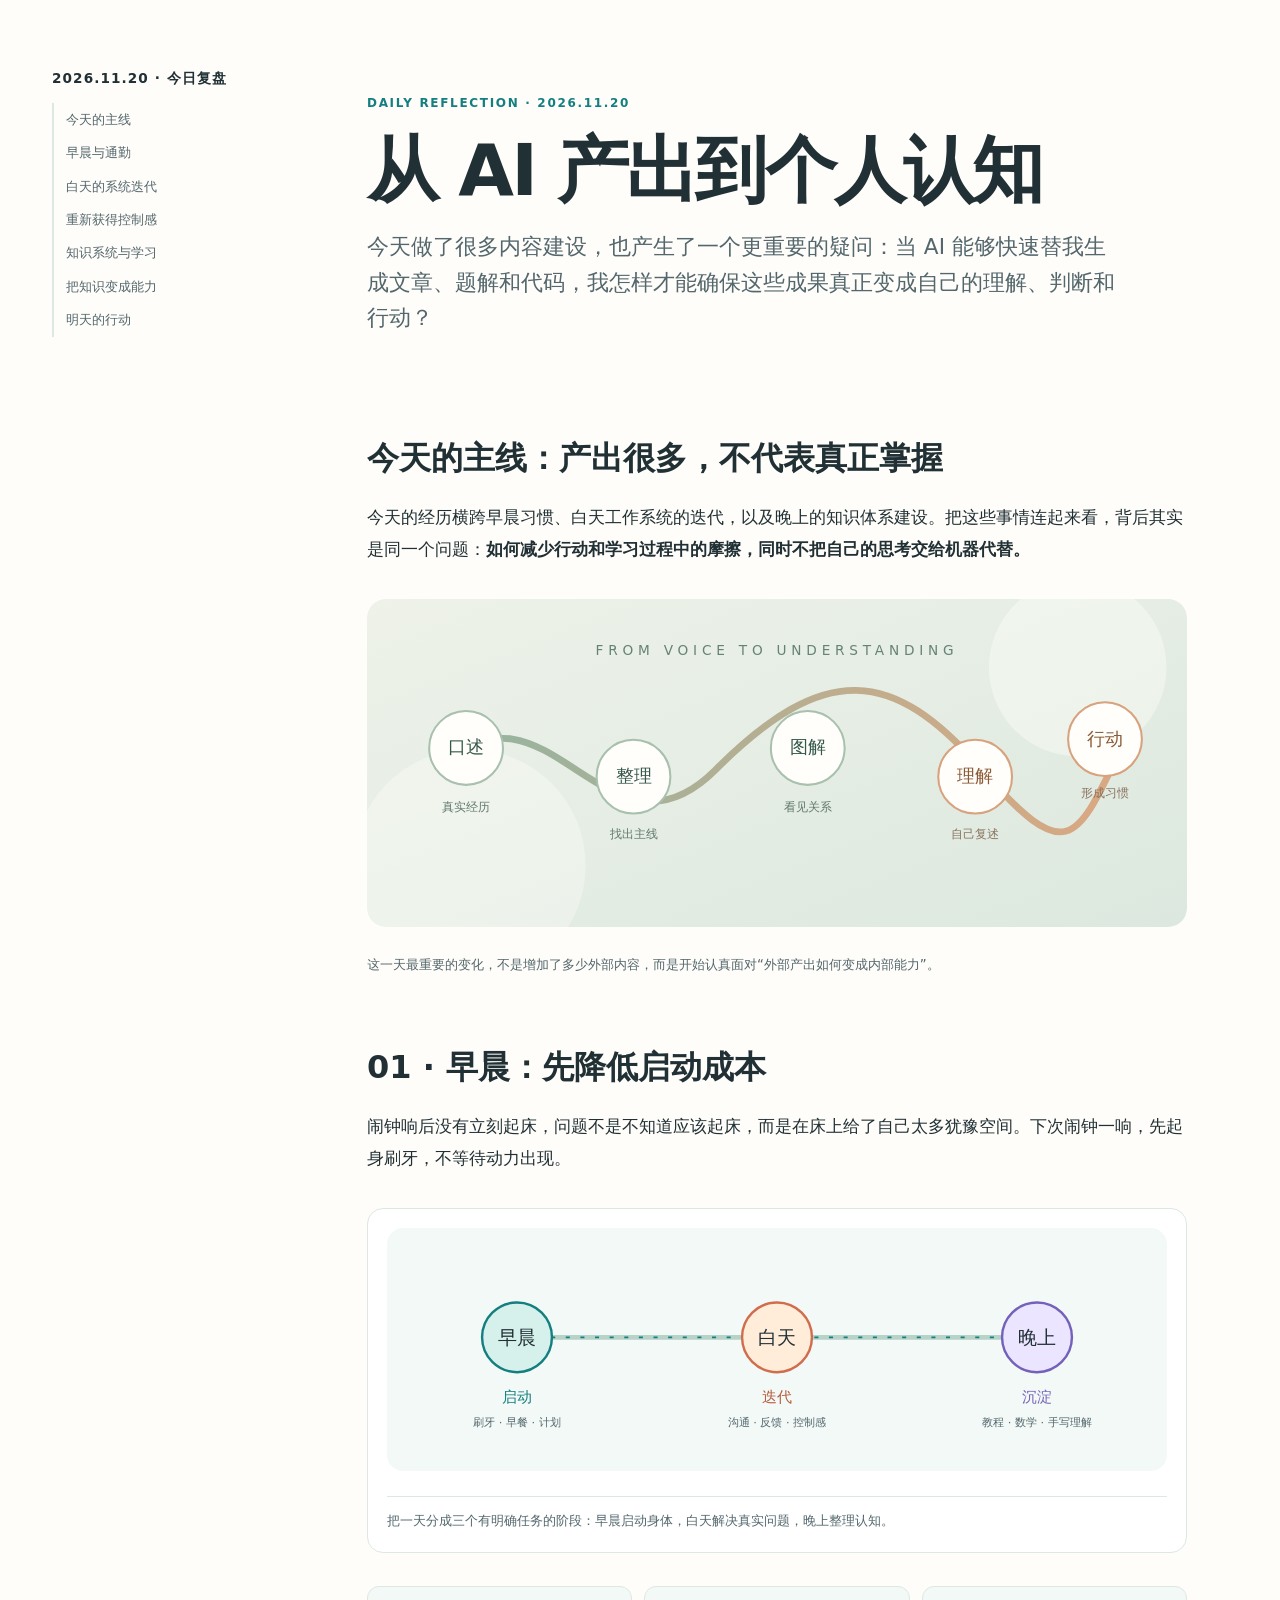
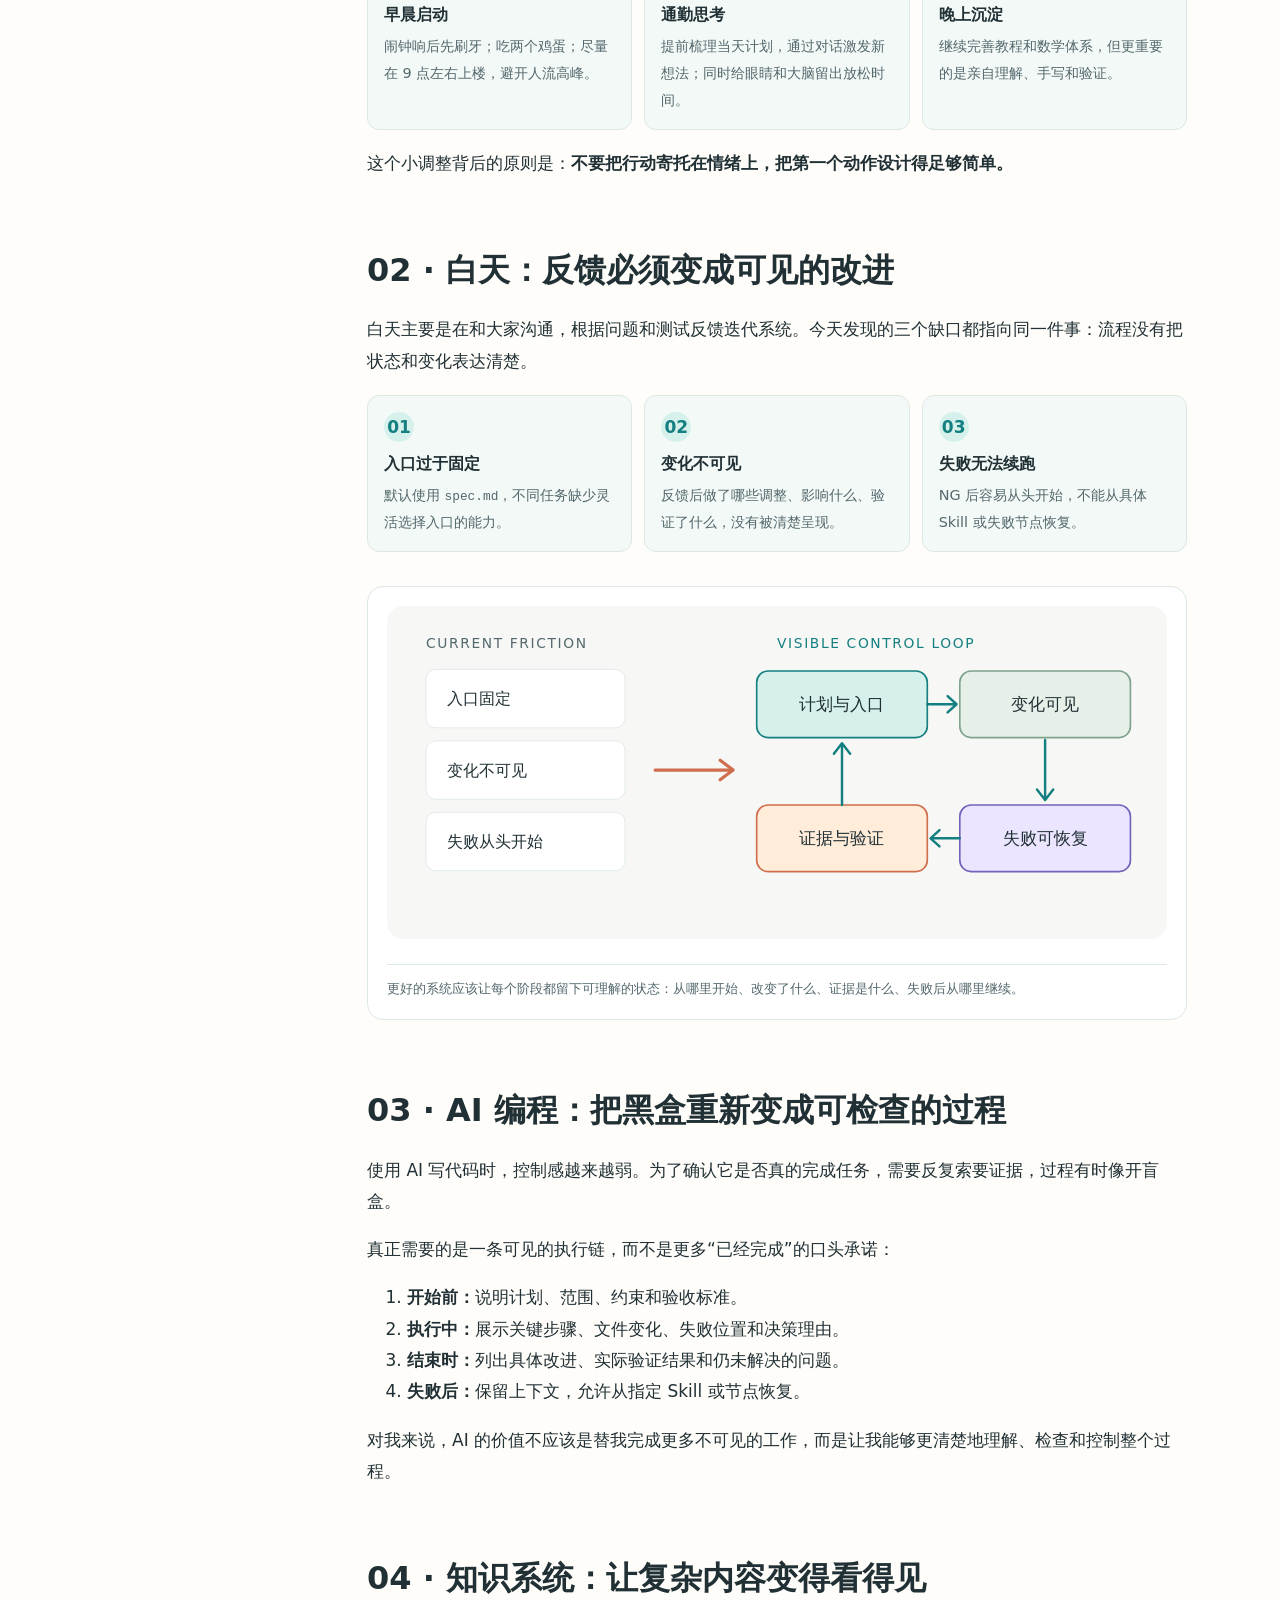
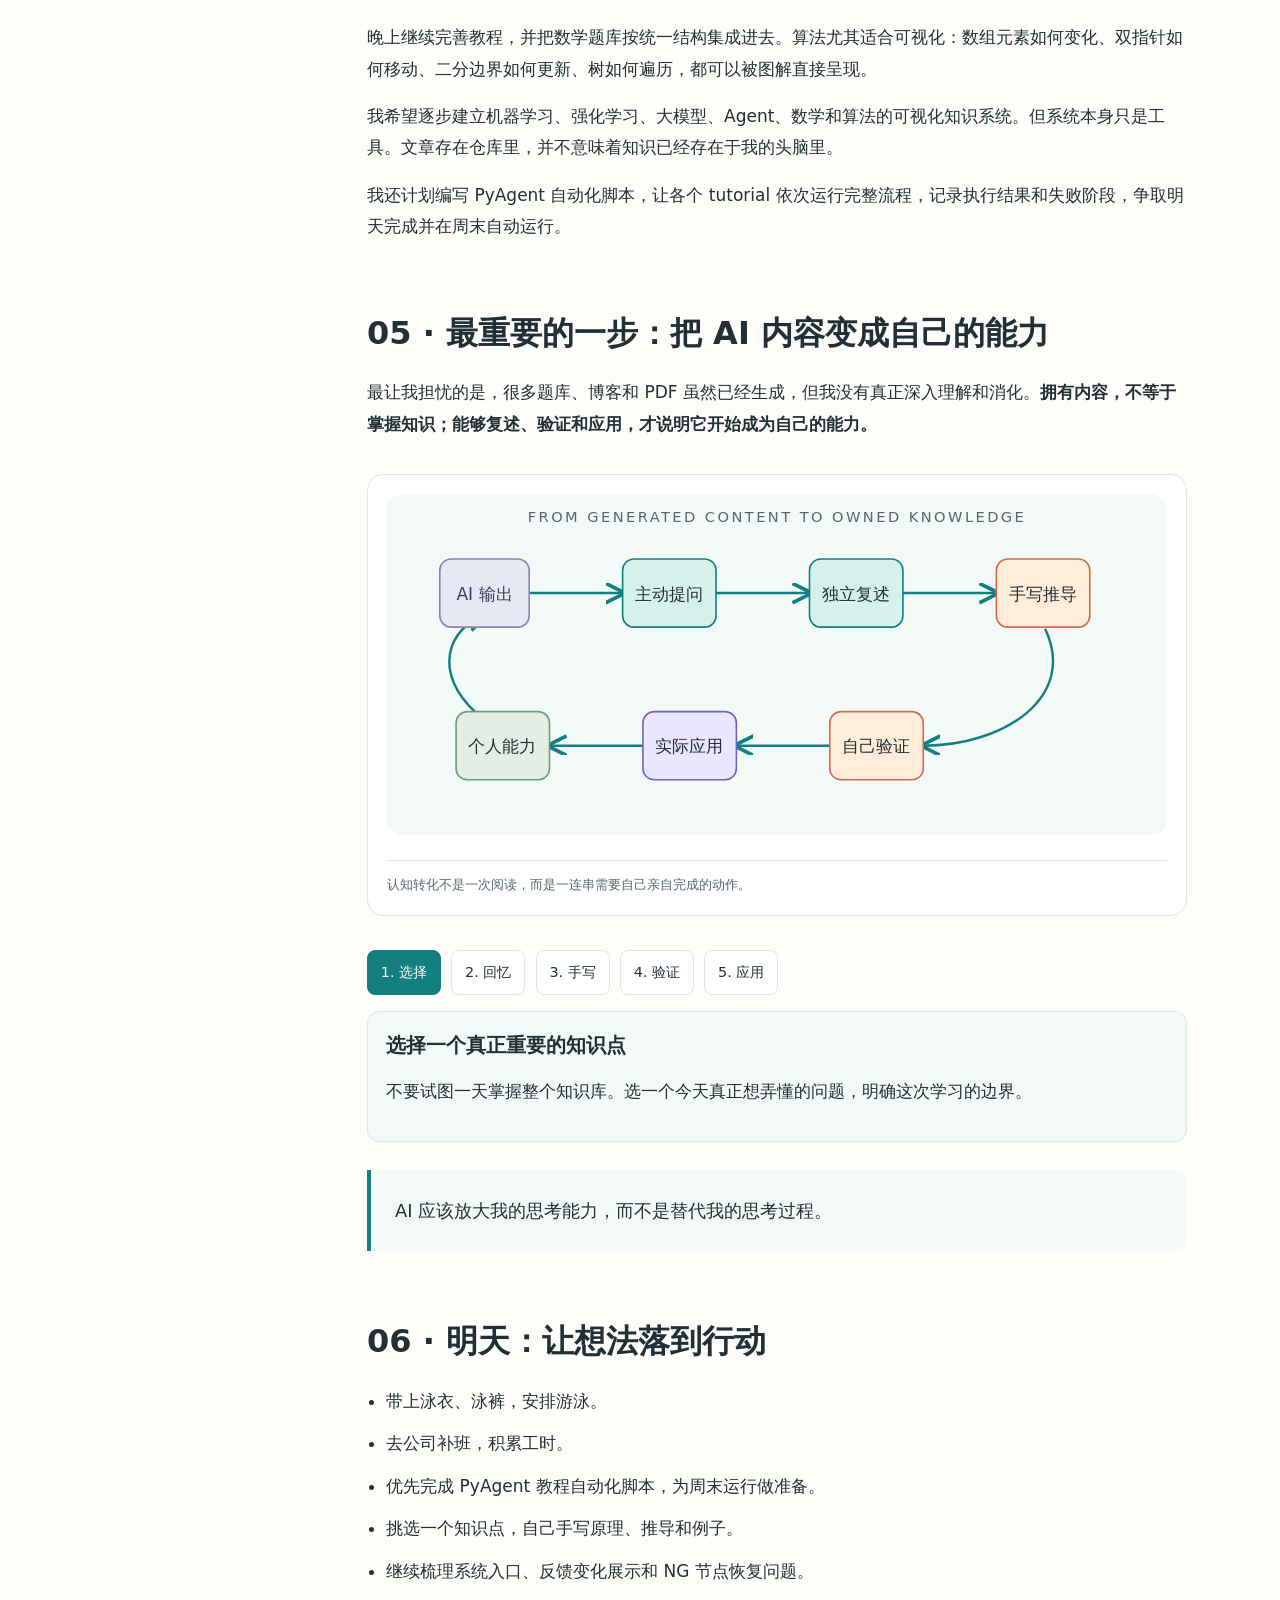
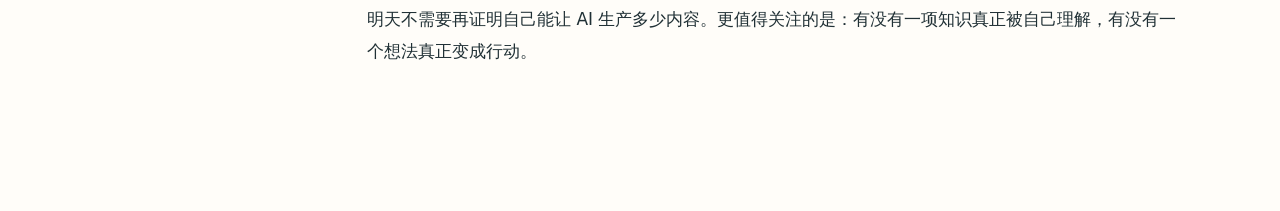
==== posts/2026/11/2026-11-20/index.html @ 424370d7 "refactor: make xm-journal a voice-first Olah-style visual journal" ====
<!doctype html>
<html lang="zh-CN">
<head>
  <meta charset="utf-8">
  <meta name="viewport" content="width=device-width,initial-scale=1">
  <meta name="color-scheme" content="light">
  <meta name="journal:date" content="2026-11-20">
  <meta name="journal:title" content="从 AI 产出到个人认知：一天的工作、学习与反思">
  <meta name="journal:summary" content="从早晨行动、工作系统的可控性，到 AI 生成内容与个人理解之间的断层：今天真正需要建设的，是把产出转化为认知与行动的闭环。">
  <meta name="journal:category" content="reflection">
  <meta name="journal:category-label" content="复盘与思考">
  <meta name="journal:tags" content="habits, work, learning, ai, knowledge-internalization">
  <meta name="journal:cover" content="assets/cover.svg">
  <meta name="journal:cover-alt" content="从口述、理解到行动的个人认知转化路径">
  <title>从 AI 产出到个人认知：一天的工作、学习与反思</title>
  <link rel="stylesheet" href="../../../../skills/olah-style-journal/assets/css/article.css">
  <style>
    .article-header .eyebrow { color: var(--accent); letter-spacing: .14em; font-size: .75rem; font-weight: 700; }
    .article-header .dek { max-width: 760px; }
    .article-hero-figure { padding: 0; overflow: hidden; border: 0; background: transparent; }
    .article-hero-figure img { display: block; width: 100%; height: auto; border-radius: 16px; }
    .article-hero-figure figcaption { border: 0; }
    .timeline-note { display: grid; grid-template-columns: repeat(3,1fr); gap: 12px; margin: 18px 0; }
    .timeline-note article, .friction-card { padding: 16px; border: 1px solid var(--border); border-radius: 12px; background: var(--surface); }
    .timeline-note h3, .friction-card h3 { margin: 0 0 6px; font-size: 1rem; }
    .timeline-note p, .friction-card p { margin: 0; color: var(--subtle); font-size: .9rem; }
    .friction-grid { display: grid; grid-template-columns: repeat(3,minmax(0,1fr)); gap: 12px; margin: 18px 0; }
    .friction-card .number { display: inline-grid; place-items: center; width: 30px; height: 30px; margin-bottom: 10px; border-radius: 50%; background: #d6f1eb; color: #147f80; font-weight: 700; }
    .step-panel { min-height: 130px; padding: 18px; border: 1px solid var(--border); border-radius: 12px; background: var(--surface); }
    .step-panel[hidden] { display: none; }
    .step-panel h3 { margin-top: 0; }
    .principle { margin: 28px 0; padding: 24px; border-left: 4px solid var(--accent); background: var(--surface); border-radius: 0 12px 12px 0; font-size: 1.12rem; }
    .todo-list { padding-left: 1.2rem; }
    .todo-list li { margin: .7rem 0; }
    @media(max-width:700px) { .timeline-note,.friction-grid { grid-template-columns: 1fr; } }
  </style>
</head>
<body>
<a class="skip-link" href="#content">跳转至正文</a>
<div class="layout">
  <nav class="toc" aria-label="文章目录">
    <strong>2026.11.20 · 今日复盘</strong>
    <a href="#opening">今天的主线</a>
    <a href="#morning">早晨与通勤</a>
    <a href="#work">白天的系统迭代</a>
    <a href="#control">重新获得控制感</a>
    <a href="#learning">知识系统与学习</a>
    <a href="#internalize">把知识变成能力</a>
    <a href="#tomorrow">明天的行动</a>
  </nav>

  <main id="content">
    <article>
      <header class="article-header">
        <p class="eyebrow">DAILY REFLECTION · 2026.11.20</p>
        <h1>从 AI 产出到个人认知</h1>
        <p class="dek">今天做了很多内容建设，也产生了一个更重要的疑问：当 AI 能够快速替我生成文章、题解和代码，我怎样才能确保这些成果真正变成自己的理解、判断和行动？</p>
      </header>

      <section id="opening" aria-labelledby="opening-heading">
        <h2 id="opening-heading">今天的主线：产出很多，不代表真正掌握</h2>
        <p>今天的经历横跨早晨习惯、白天工作系统的迭代，以及晚上的知识体系建设。把这些事情连起来看，背后其实是同一个问题：<strong>如何减少行动和学习过程中的摩擦，同时不把自己的思考交给机器代替。</strong></p>
        <figure class="article-hero-figure">
          <img src="assets/cover.svg" alt="从口述、整理、可视化到理解和行动的认知转化路径">
          <figcaption>这一天最重要的变化，不是增加了多少外部内容，而是开始认真面对“外部产出如何变成内部能力”。</figcaption>
        </figure>
      </section>

      <section id="morning" aria-labelledby="morning-heading">
        <h2 id="morning-heading">01 · 早晨：先降低启动成本</h2>
        <p>闹钟响后没有立刻起床，问题不是不知道应该起床，而是在床上给了自己太多犹豫空间。下次闹钟一响，先起身刷牙，不等待动力出现。</p>
        <figure>
          <img src="assets/day-rhythm.svg" alt="一天从早晨启动、白天反馈迭代到晚上知识沉淀的时间线">
          <figcaption>把一天分成三个有明确任务的阶段：早晨启动身体，白天解决真实问题，晚上整理认知。</figcaption>
        </figure>
        <div class="timeline-note">
          <article><h3>早晨启动</h3><p>闹钟响后先刷牙；吃两个鸡蛋；尽量在 9 点左右上楼，避开人流高峰。</p></article>
          <article><h3>通勤思考</h3><p>提前梳理当天计划，通过对话激发新想法；同时给眼睛和大脑留出放松时间。</p></article>
          <article><h3>晚上沉淀</h3><p>继续完善教程和数学体系，但更重要的是亲自理解、手写和验证。</p></article>
        </div>
        <p>这个小调整背后的原则是：<strong>不要把行动寄托在情绪上，把第一个动作设计得足够简单。</strong></p>
      </section>

      <section id="work" aria-labelledby="work-heading">
        <h2 id="work-heading">02 · 白天：反馈必须变成可见的改进</h2>
        <p>白天主要是在和大家沟通，根据问题和测试反馈迭代系统。今天发现的三个缺口都指向同一件事：流程没有把状态和变化表达清楚。</p>
        <div class="friction-grid">
          <article class="friction-card"><span class="number">01</span><h3>入口过于固定</h3><p>默认使用 <code>spec.md</code>，不同任务缺少灵活选择入口的能力。</p></article>
          <article class="friction-card"><span class="number">02</span><h3>变化不可见</h3><p>反馈后做了哪些调整、影响什么、验证了什么，没有被清楚呈现。</p></article>
          <article class="friction-card"><span class="number">03</span><h3>失败无法续跑</h3><p>NG 后容易从头开始，不能从具体 Skill 或失败节点恢复。</p></article>
        </div>
        <figure>
          <img src="assets/control-loop.svg" alt="把固定入口、变化不可见和失败重启三个问题，转化为计划、执行、证据和节点恢复的可控流程">
          <figcaption>更好的系统应该让每个阶段都留下可理解的状态：从哪里开始、改变了什么、证据是什么、失败后从哪里继续。</figcaption>
        </figure>
      </section>

      <section id="control" aria-labelledby="control-heading">
        <h2 id="control-heading">03 · AI 编程：把黑盒重新变成可检查的过程</h2>
        <p>使用 AI 写代码时，控制感越来越弱。为了确认它是否真的完成任务，需要反复索要证据，过程有时像开盲盒。</p>
        <p>真正需要的是一条可见的执行链，而不是更多“已经完成”的口头承诺：</p>
        <ol>
          <li><strong>开始前：</strong>说明计划、范围、约束和验收标准。</li>
          <li><strong>执行中：</strong>展示关键步骤、文件变化、失败位置和决策理由。</li>
          <li><strong>结束时：</strong>列出具体改进、实际验证结果和仍未解决的问题。</li>
          <li><strong>失败后：</strong>保留上下文，允许从指定 Skill 或节点恢复。</li>
        </ol>
        <p>对我来说，AI 的价值不应该是替我完成更多不可见的工作，而是让我能够更清楚地理解、检查和控制整个过程。</p>
      </section>

      <section id="learning" aria-labelledby="learning-heading">
        <h2 id="learning-heading">04 · 知识系统：让复杂内容变得看得见</h2>
        <p>晚上继续完善教程，并把数学题库按统一结构集成进去。算法尤其适合可视化：数组元素如何变化、双指针如何移动、二分边界如何更新、树如何遍历，都可以被图解直接呈现。</p>
        <p>我希望逐步建立机器学习、强化学习、大模型、Agent、数学和算法的可视化知识系统。但系统本身只是工具。文章存在仓库里，并不意味着知识已经存在于我的头脑里。</p>
        <p>我还计划编写 PyAgent 自动化脚本，让各个 tutorial 依次运行完整流程，记录执行结果和失败阶段，争取明天完成并在周末自动运行。</p>
      </section>

      <section id="internalize" aria-labelledby="internalize-heading">
        <h2 id="internalize-heading">05 · 最重要的一步：把 AI 内容变成自己的能力</h2>
        <p>最让我担忧的是，很多题库、博客和 PDF 虽然已经生成，但我没有真正深入理解和消化。<strong>拥有内容，不等于掌握知识；能够复述、验证和应用，才说明它开始成为自己的能力。</strong></p>
        <figure>
          <img src="assets/knowledge-loop.svg" alt="从 AI 生成内容开始，经过主动提问、独立复述、手写推导、自己验证和实际应用，最终形成个人能力的循环">
          <figcaption>认知转化不是一次阅读，而是一连串需要自己亲自完成的动作。</figcaption>
        </figure>

        <div class="control-row" data-stepper aria-label="知识内化的五个步骤">
          <button type="button" data-stage="choose" aria-pressed="true">1. 选择</button>
          <button type="button" data-stage="recall" aria-pressed="false">2. 回忆</button>
          <button type="button" data-stage="write" aria-pressed="false">3. 手写</button>
          <button type="button" data-stage="verify" aria-pressed="false">4. 验证</button>
          <button type="button" data-stage="apply" aria-pressed="false">5. 应用</button>
        </div>
        <div class="step-panel" data-panel="choose">
          <h3>选择一个真正重要的知识点</h3>
          <p>不要试图一天掌握整个知识库。选一个今天真正想弄懂的问题，明确这次学习的边界。</p>
        </div>
        <div class="step-panel" data-panel="recall" hidden>
          <h3>合上网页，先独立回忆</h3>
          <p>不看 AI 的答案，用自己的话解释概念。讲不清楚的部分，就是下一步要补上的理解缺口。</p>
        </div>
        <div class="step-panel" data-panel="write" hidden>
          <h3>拿笔把逻辑写下来</h3>
          <p>写出核心结构、公式、推导步骤和一个小例子。手写会迫使自己组织信息，而不是只产生熟悉感。</p>
        </div>
        <div class="step-panel" data-panel="verify" hidden>
          <h3>用例子检验自己的解释</h3>
          <p>自己构造数据，手动计算或运行代码。让解释接受反例和边界情况的检验。</p>
        </div>
        <div class="step-panel" data-panel="apply" hidden>
          <h3>把知识带回真实生活</h3>
          <p>把学到的方法用于工作、代码、沟通或日常决策。能够改变行动，知识才开始形成长期价值。</p>
        </div>
        <p class="principle">AI 应该放大我的思考能力，而不是替代我的思考过程。</p>
      </section>

      <section id="tomorrow" aria-labelledby="tomorrow-heading">
        <h2 id="tomorrow-heading">06 · 明天：让想法落到行动</h2>
        <ul class="todo-list">
          <li>带上泳衣、泳裤，安排游泳。</li>
          <li>去公司补班，积累工时。</li>
          <li>优先完成 PyAgent 教程自动化脚本，为周末运行做准备。</li>
          <li>挑选一个知识点，自己手写原理、推导和例子。</li>
          <li>继续梳理系统入口、反馈变化展示和 NG 节点恢复问题。</li>
        </ul>
        <p>明天不需要再证明自己能让 AI 生产多少内容。更值得关注的是：有没有一项知识真正被自己理解，有没有一个想法真正变成行动。</p>
      </section>
    </article>
  </main>
</div>
<script src="../../../../skills/olah-style-journal/assets/js/interactions.js"></script>
</body>
</html>
---- skills/olah-style-journal/assets/css/article.css ----
:root{color-scheme:light;--paper:#fffdf9;--ink:#203035;--subtle:#53676d;--accent:#147f80;--transform:#d06d4d;--structure:#7461ba;--annotation:#916c22;--border:#dce8e4;--surface:#f3f9f6;--max-reading:820px}
*{box-sizing:border-box}
html{scroll-behavior:smooth}
body{margin:0;background:var(--paper);color:var(--ink);font:17px/1.85 system-ui,-apple-system,"PingFang SC","Microsoft YaHei",sans-serif}
a{color:var(--accent);text-underline-offset:.17em}a:hover{color:var(--transform)}
a:focus-visible,button:focus-visible,input:focus-visible{outline:3px solid var(--accent);outline-offset:3px}
.skip-link{position:absolute;left:1rem;top:-5rem;background:var(--ink);color:white;padding:.5rem 1rem;z-index:10}.skip-link:focus{top:1rem}
.layout{max-width:1240px;margin:0 auto;display:grid;grid-template-columns:210px minmax(0,1fr);gap:clamp(2rem,5vw,5rem);padding:4.25rem 2rem 8rem}
.toc{position:sticky;top:2rem;align-self:start;font-size:.83rem;line-height:1.55;max-height:calc(100vh - 4rem);overflow:auto}
.toc strong{display:block;font-size:.85rem;letter-spacing:.08em;margin-bottom:.9rem}.toc a{display:block;text-decoration:none;color:var(--subtle);border-left:2px solid var(--border);padding:.4rem .75rem}.toc a:hover,.toc a[aria-current="location"]{border-color:var(--accent);color:var(--accent);background:var(--surface)}
main{min-width:0}article{max-width:var(--max-reading);margin:0 auto;min-width:0}
.article-header{padding-top:.5rem;padding-bottom:1rem}.article-header h1{font-size:clamp(2.65rem,5.7vw,4.5rem);line-height:1.12;letter-spacing:-.04em;margin:.35rem 0 1.15rem}.dek{font-size:clamp(1.12rem,2.2vw,1.35rem);line-height:1.65;color:var(--subtle)}
section{scroll-margin-top:2rem;margin-top:4.25rem}h2{font-size:clamp(1.55rem,3vw,2rem);line-height:1.4;margin:0 0 1.35rem}h3{font-size:1.25rem;line-height:1.5;margin:2.2rem 0 .8rem}
p{margin:1rem 0}strong{font-weight:700}code,pre{font-family:ui-monospace,SFMono-Regular,Consolas,monospace}code{font-size:.89em}pre{padding:1.15rem;background:#1c3037;color:#e7f5ef;border-radius:.8rem;overflow:auto;line-height:1.6;font-size:.88rem}
figure{margin:2.1rem 0;padding:1.2rem;border:1px solid var(--border);border-radius:1rem;background:white}figure svg{width:100%;height:auto;display:block}figcaption{font-size:.83rem;line-height:1.7;color:var(--subtle);border-top:1px solid var(--border);margin-top:.9rem;padding-top:.8rem}
.note{margin:1.6rem 0;padding:.9rem 1.1rem;border-left:4px solid var(--accent);background:var(--surface);border-radius:0 .5rem .5rem 0}
.equation{text-align:center;font:1.35rem/1.5 Georgia,serif;background:var(--surface);border-radius:.7rem;padding:1rem;overflow-x:auto}
.control-row{display:flex;gap:.65rem;flex-wrap:wrap;margin:1rem 0}button{font:inherit;font-size:.9rem;cursor:pointer;padding:.5rem .8rem;border:1px solid var(--border);border-radius:.5rem;background:white;color:var(--ink)}button[aria-pressed="true"]{background:var(--accent);color:white;border-color:var(--accent)}
.status{min-height:1.5em;color:var(--accent);font-weight:600}table{width:100%;border-collapse:collapse;font-size:.9rem}th,td{border-bottom:1px solid var(--border);text-align:left;padding:.65rem;vertical-align:top}
@media(max-width:900px){.layout{display:block;padding:2rem 1.2rem 5rem}.toc{position:static;max-height:none;margin-bottom:2rem;border-bottom:1px solid var(--border);padding-bottom:1rem}.toc a{display:inline-block;border-left:0;border-bottom:2px solid transparent;margin-right:.35rem;padding:.4rem .3rem}}
@media(max-width:480px){body{font-size:16px}.layout{padding:1.3rem 1rem 4rem}figure{padding:.6rem}section{margin-top:3.25rem}h2{margin-bottom:1rem}}
@media(prefers-reduced-motion:reduce){html{scroll-behavior:auto}*,*::before,*::after{animation:none!important;transition:none!important}}
@media print{body{background:white;color:black;font-size:11pt}.layout{display:block;padding:0}.toc,.control-row,.skip-link{display:none!important}article{max-width:none}figure{break-inside:avoid;box-shadow:none}a{color:#164e54}section{margin-top:1.6rem}}

/* Mathematical typography: native MathML, offline and accessible. */
.math-inline{font-family:"Cambria Math","STIX Two Math","Latin Modern Math",serif;vertical-align:-.05em}
.math-equation{max-width:100%;min-width:0;margin:1.6rem 0;padding:.5rem 0;border-block:1px solid #dfe8e4}
.math-scroll,[data-math-scroll]{display:block;max-width:100%;min-width:0;overflow-x:auto;overflow-y:hidden;scrollbar-width:thin}
.math-scroll:focus-visible,[data-math-scroll]:focus-visible{outline:3px solid #147f80;outline-offset:2px}
.math-scroll math[display="block"],[data-math-scroll] math[display="block"]{width:max-content;min-width:100%;font-size:clamp(1.05rem,2.2vw,1.3rem)}
@media(max-width:480px){.math-scroll math[display="block"],[data-math-scroll] math[display="block"]{font-size:1.03rem}}
@media print{.math-equation{break-inside:avoid}.math-scroll,[data-math-scroll]{overflow:visible}.math-scroll math[display="block"],[data-math-scroll] math[display="block"]{font-size:1rem}}
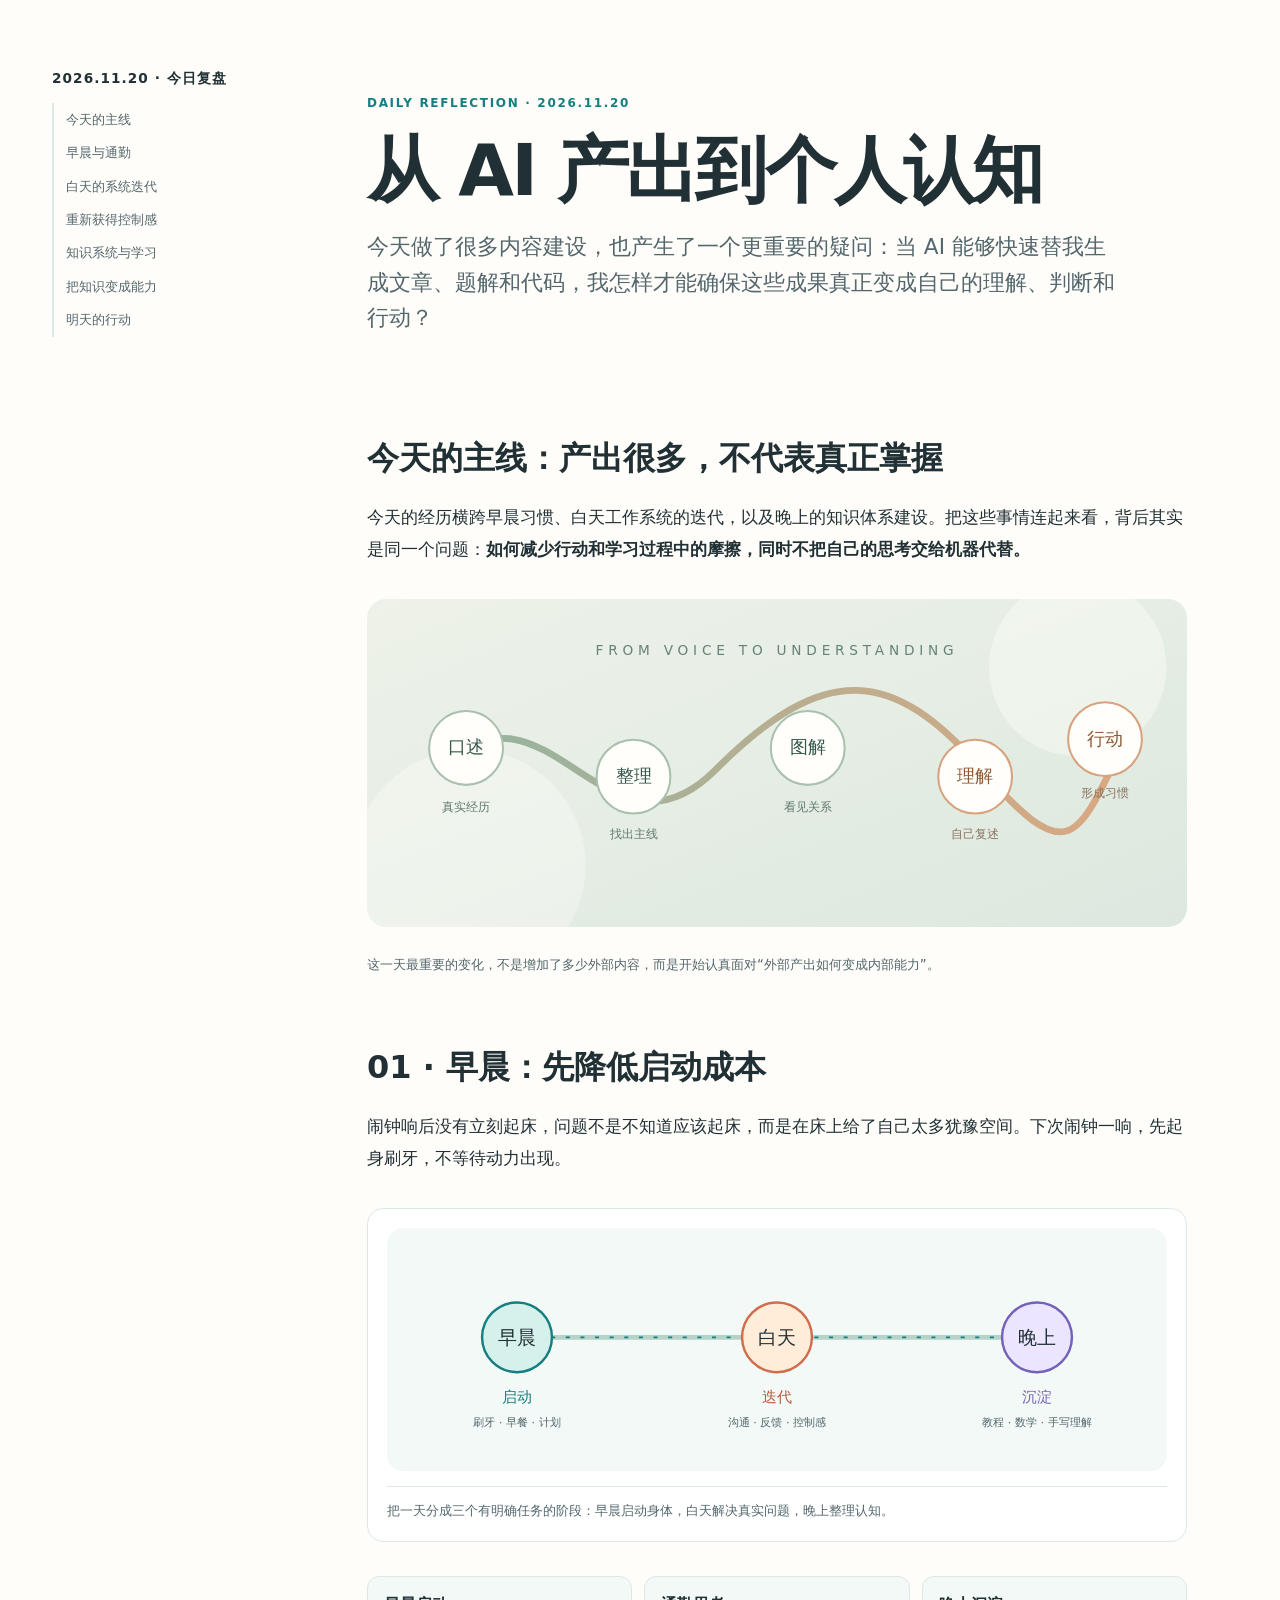
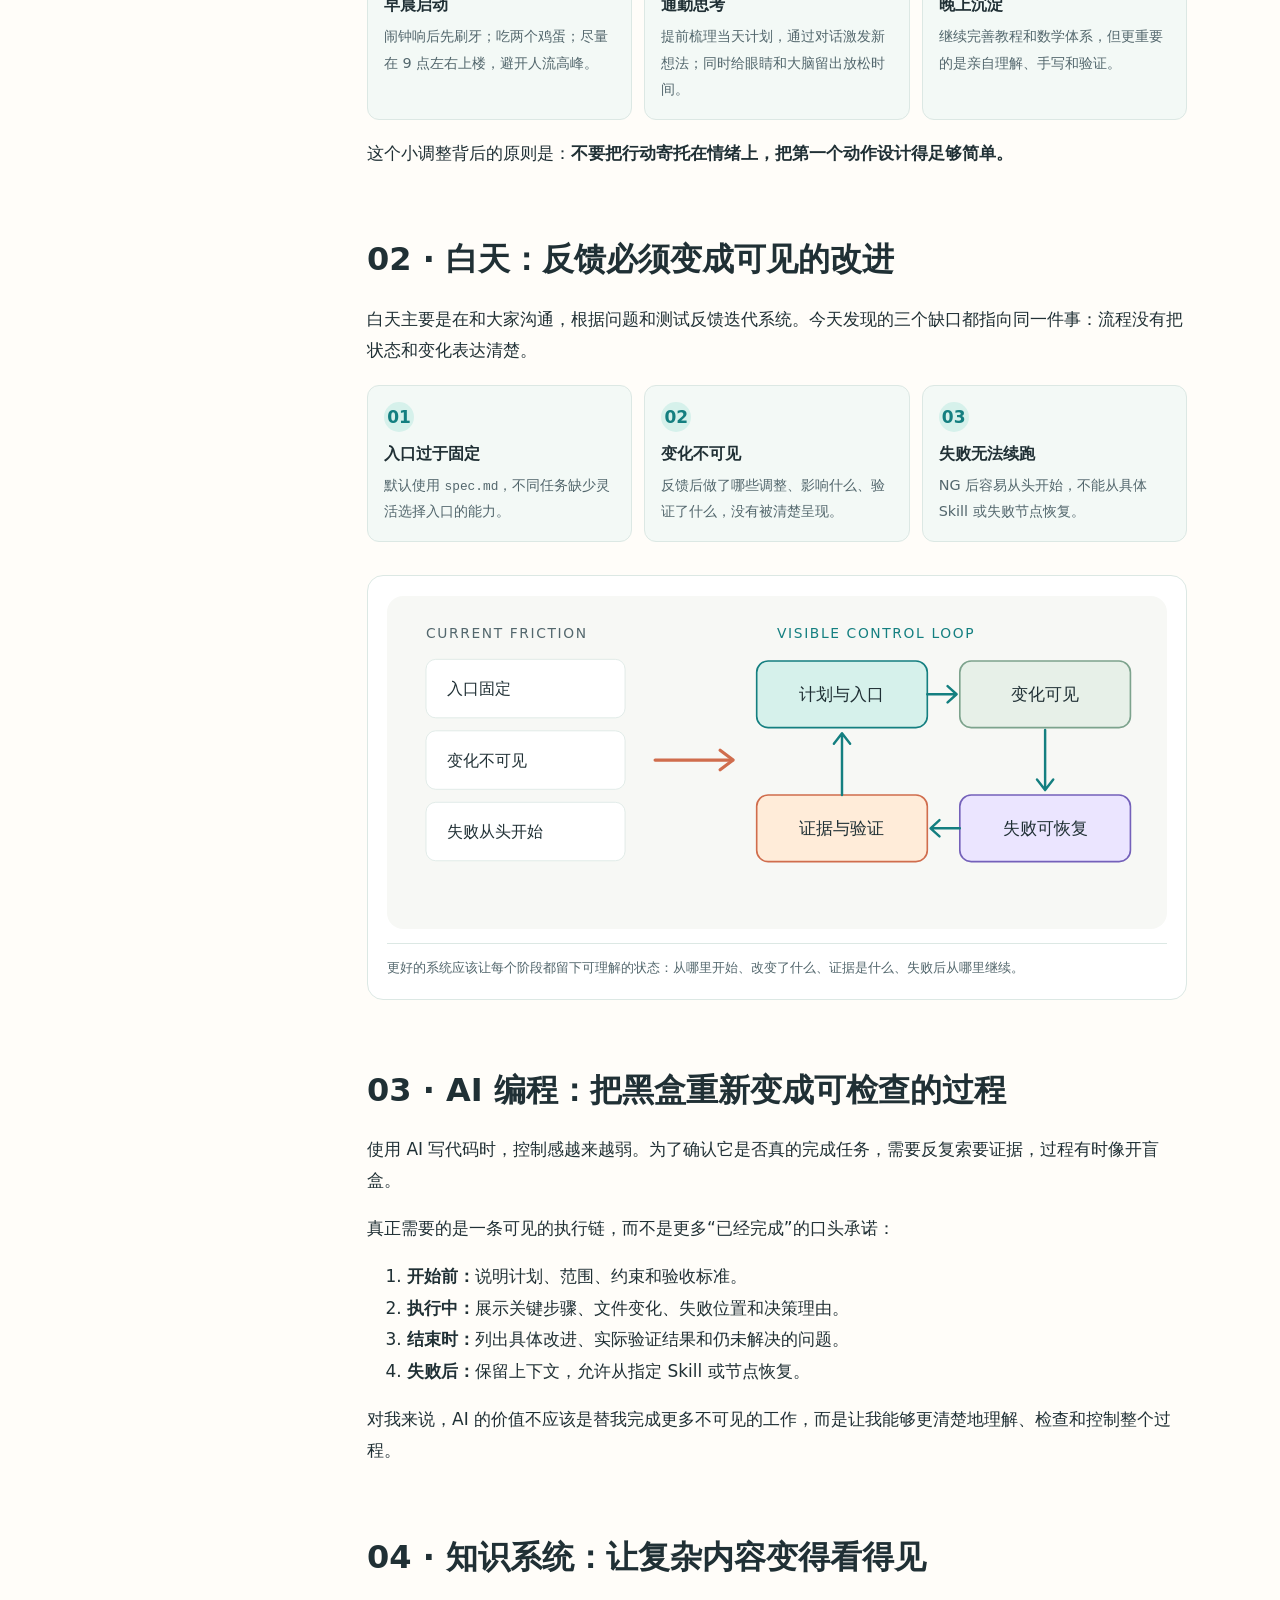
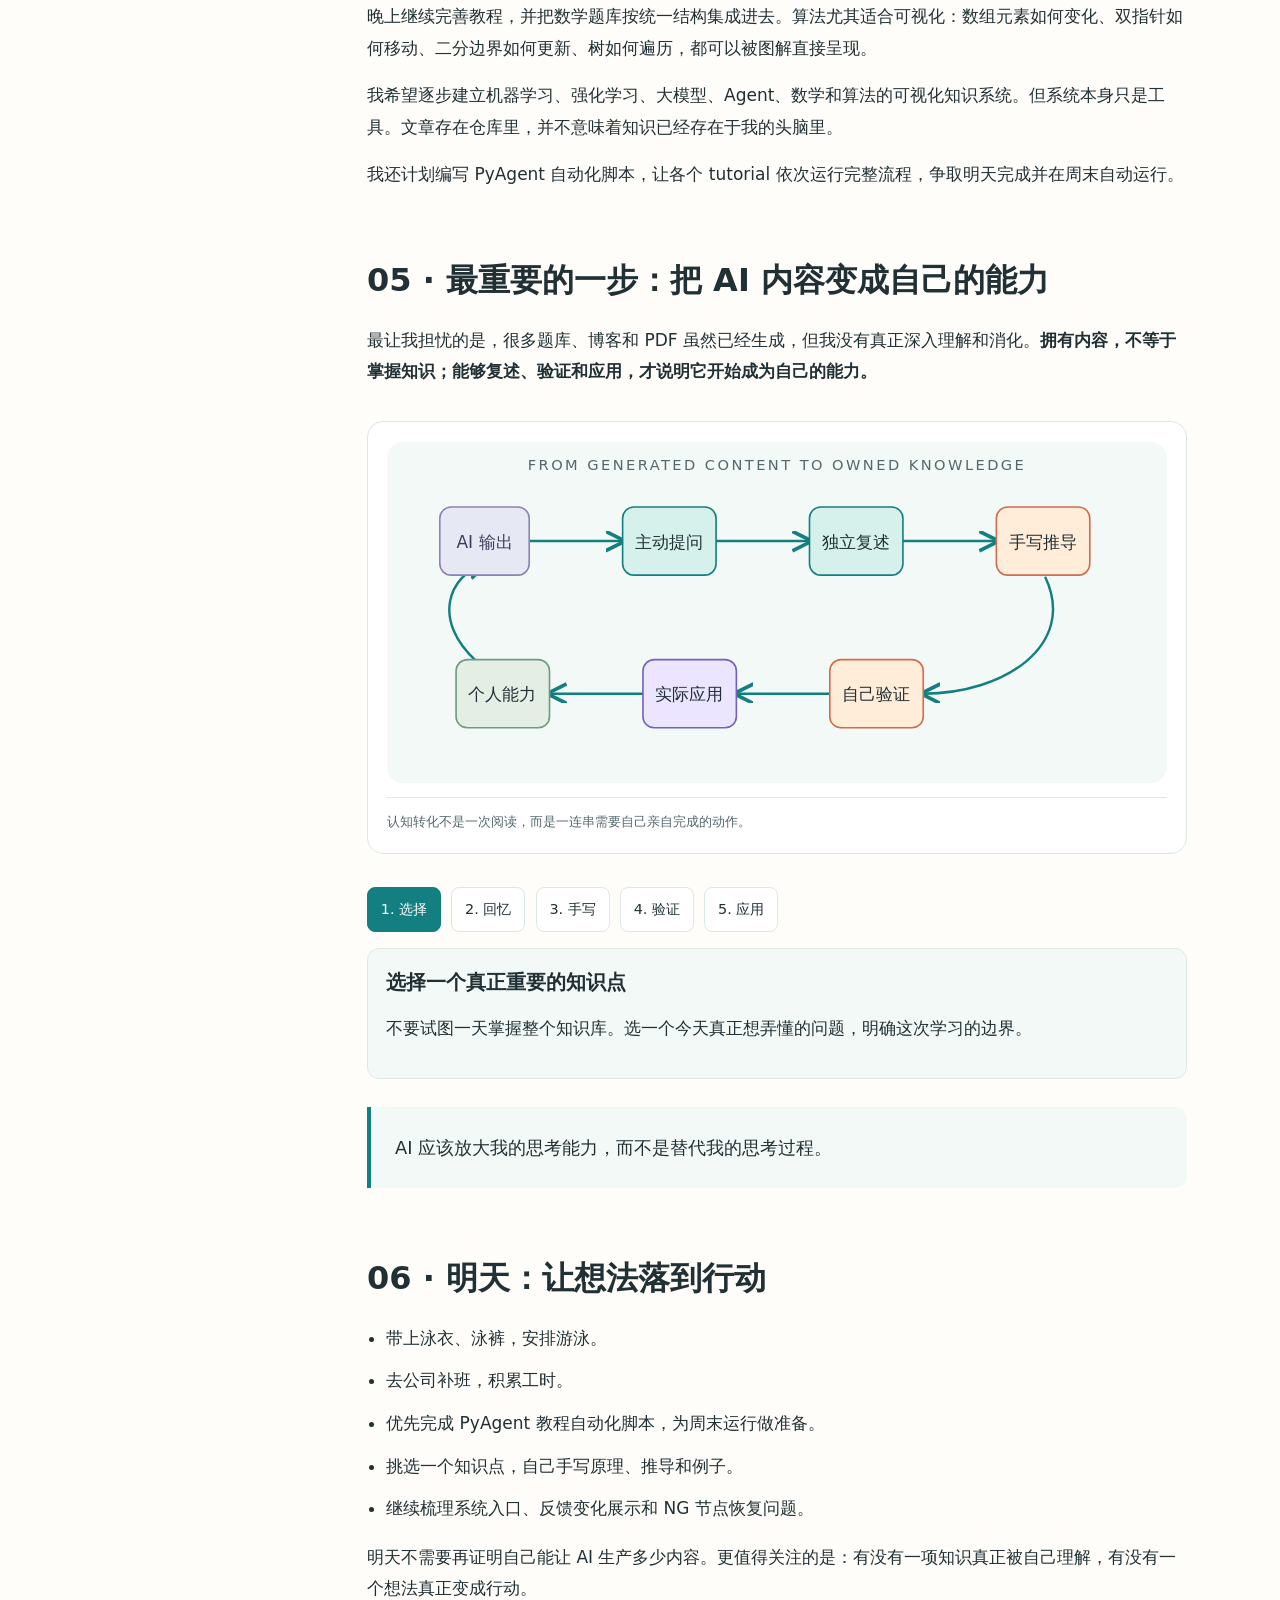
==== commit 6b3b23c6: "journal: keep visual entry grounded in spoken input" ====
--- a/posts/2026/11/2026-11-20/index.html
+++ b/posts/2026/11/2026-11-20/index.html
@@ -112,7 +112,7 @@
         <h2 id="learning-heading">04 · 知识系统：让复杂内容变得看得见</h2>
         <p>晚上继续完善教程，并把数学题库按统一结构集成进去。算法尤其适合可视化：数组元素如何变化、双指针如何移动、二分边界如何更新、树如何遍历，都可以被图解直接呈现。</p>
         <p>我希望逐步建立机器学习、强化学习、大模型、Agent、数学和算法的可视化知识系统。但系统本身只是工具。文章存在仓库里，并不意味着知识已经存在于我的头脑里。</p>
-        <p>我还计划编写 PyAgent 自动化脚本，让各个 tutorial 依次运行完整流程，记录执行结果和失败阶段，争取明天完成并在周末自动运行。</p>
+        <p>我还计划编写 PyAgent 自动化脚本，让各个 tutorial 依次运行完整流程，争取明天完成并在周末自动运行。</p>
       </section>
 
       <section id="internalize" aria-labelledby="internalize-heading">
--- a/skills/olah-style-journal/assets/css/article.css
+++ b/skills/olah-style-journal/assets/css/article.css
@@ -30,3 +30,6 @@
 .math-scroll math[display="block"],[data-math-scroll] math[display="block"]{width:max-content;min-width:100%;font-size:clamp(1.05rem,2.2vw,1.3rem)}
 @media(max-width:480px){.math-scroll math[display="block"],[data-math-scroll] math[display="block"]{font-size:1.03rem}}
 @media print{.math-equation{break-inside:avoid}.math-scroll,[data-math-scroll]{overflow:visible}.math-scroll math[display="block"],[data-math-scroll] math[display="block"]{font-size:1rem}}
+
+/* Journal figures use external, locally bundled SVGs as well as inline SVG. */
+figure img{display:block;width:100%;max-width:100%;height:auto}
